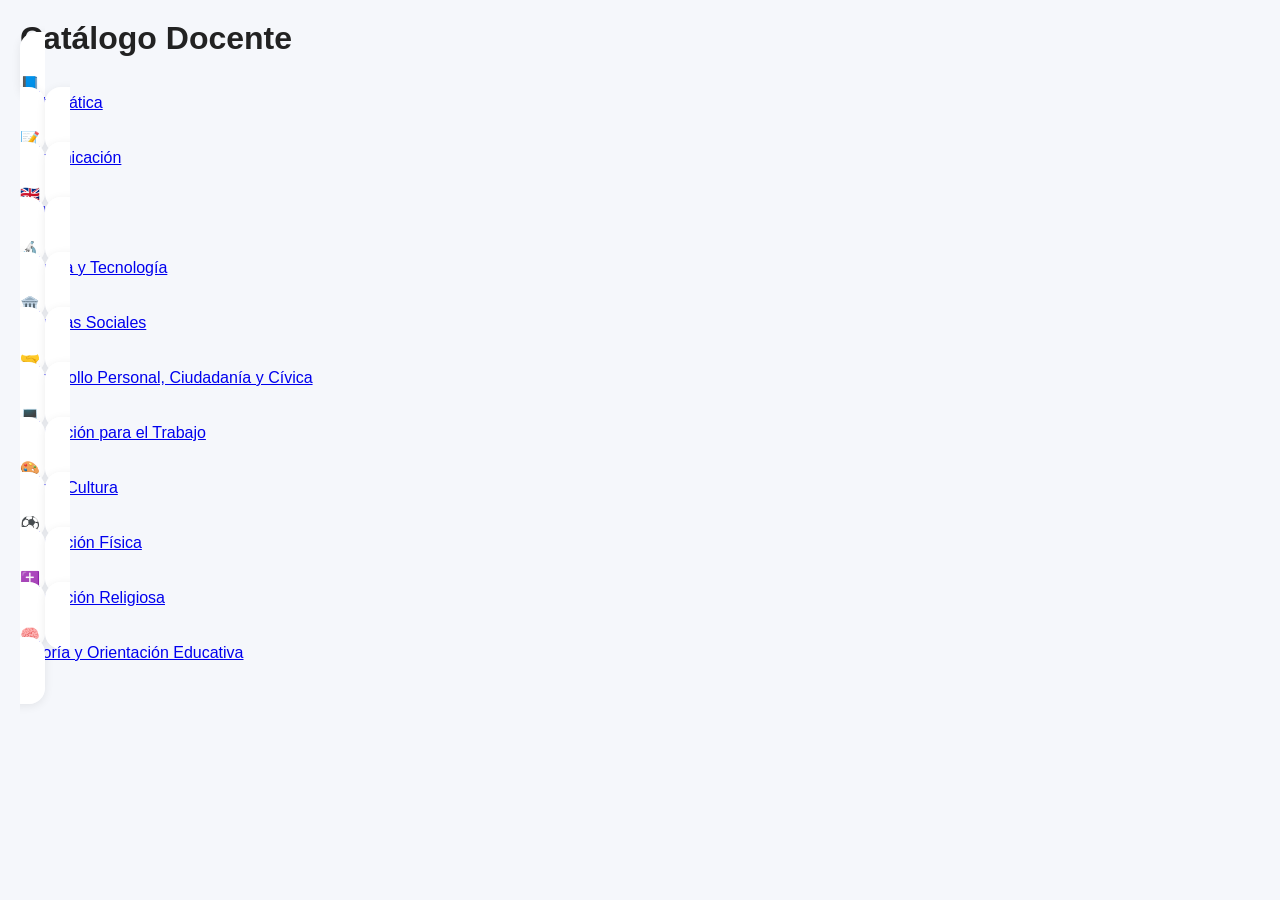
==== index.html @ 4074e91b "Add files via upload" ====
<!DOCTYPE html>
<html lang="es">
<head>
  <meta charset="UTF-8">
  <meta name="viewport" content="width=device-width, initial-scale=1.0">
  <title>Catálogo Docente</title>
  <link rel="stylesheet" href="../css/styles.css">
</head>
<body>

  <h1>Catálogo Docente</h1>

  <div class="materias" id="materias"></div>

  <script src="../js/app.js"></script>

</body>
</html>
---- css/styles.css ----
/* =========================
   1. VARIABLES
========================= */
:root{

  /* COLORS */

  --primary:#2b5cff;

  --primary-dark:#1d46cc;

  --success:#4caf50;

  --danger:#f44336;

  --background:#f5f7fb;

  --card:#ffffff;

  --text:#222222;

  --text-light:#666666;

  /* SPACING */

  --spacing-sm:10px;

  --spacing-md:20px;

  --spacing-lg:30px;

  /* RADIUS */

  --radius:16px;

  /* SHADOW */

  --shadow:
  0 2px 10px rgba(0,0,0,.08);

}
/* =========================
   2. RESET
========================= */
*{
  margin:0;
  padding:0;
  box-sizing:border-box;
}


/* =========================
   3. BASE
========================= */
body{

  font-family:Arial, sans-serif;

  background:var(--background);

  color:var(--text);

  padding:20px;

}

/* =========================
   4. LAYOUT
========================= */
.container{

  max-width:1200px;

  margin:auto;

}

/* =========================
   5. COMPONENTS
========================= */
.card{

  background:var(--card);

  border-radius:var(--radius);

  padding:25px;

  box-shadow:var(--shadow);

}

/*Botones reutilizables*/
.btn{

  border:none;

  border-radius:14px;

  padding:16px;

  cursor:pointer;

  font-size:16px;

  transition:.2s;

}

.btn-primary{

  background:var(--primary);

  color:white;

}

.btn-primary:hover{

  background:var(--primary-dark);

}

/* =========================
   6. QUIZ
========================= */
.quiz-container{

  max-width:700px;

  margin:auto;

}

.opcion{

  width:100%;

  border:none;

  background:white;

  padding:20px;

  border-radius:16px;

  cursor:pointer;

  text-align:left;

  line-height:1.5;

  margin-bottom:15px;

  box-shadow:var(--shadow);

}

.correcta{

  background:var(--success);

  color:white;

}

.incorrecta{

  background:var(--danger);

  color:white;

}

/* =========================
   7. UTILITIES
========================= */

.text-center{
  text-align:center;
}

.mt-20{
  margin-top:20px;
}

/* =========================
   8. RESPONSIVE
========================= */

@media(max-width:768px){

  body{
    padding:15px;
  }

  h1{
    font-size:28px;
  }

  .card{
    padding:20px;
  }

}
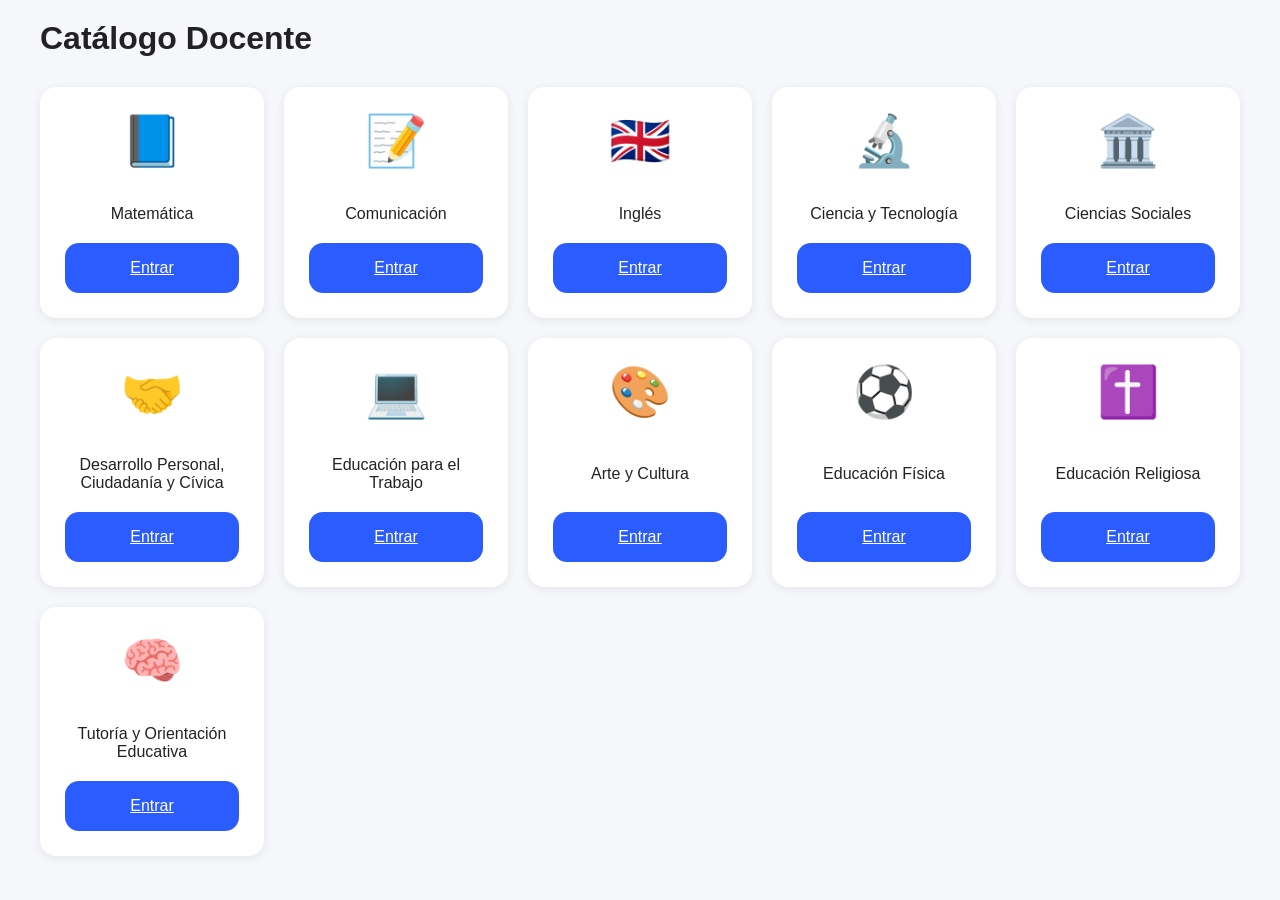
==== commit 1b0a1fb4: "Add files via upload" ====
--- a/index.html
+++ b/index.html
@@ -1,18 +1,43 @@
 <!DOCTYPE html>
 <html lang="es">
+
 <head>
+
   <meta charset="UTF-8">
-  <meta name="viewport" content="width=device-width, initial-scale=1.0">
-  <title>Catálogo Docente</title>
-  <link rel="stylesheet" href="../css/styles.css">
+
+  <meta
+    name="viewport"
+    content="width=device-width, initial-scale=1.0"
+  >
+
+  <title>
+    Catálogo Docente
+  </title>
+
+  <link
+    rel="stylesheet"
+    href="../css/styles.css"
+  >
+
 </head>
+
 <body>
 
-  <h1>Catálogo Docente</h1>
+  <div class="container">
 
-  <div class="materias" id="materias"></div>
+    <h1>
+      Catálogo Docente
+    </h1>
+
+    <div
+      class="materias"
+      id="materias"
+    ></div>
+
+  </div>
 
   <script src="../js/app.js"></script>
 
 </body>
+
 </html>
--- a/css/styles.css
+++ b/css/styles.css
@@ -84,7 +84,7 @@
 
   border-radius:var(--radius);
 
-  padding:25px;
+  padding: 25px;
 
   box-shadow:var(--shadow);
 
@@ -120,6 +120,41 @@
   background:var(--primary-dark);
 
 }
+
+.icono{
+
+  font-size:50px;
+
+  margin-bottom:15px;
+}
+
+.materias{
+
+  display:grid;
+
+  grid-template-columns:
+  repeat(auto-fit,minmax(220px,1fr));
+
+  gap:20px;
+
+  margin-top:30px;
+
+}
+
+.materia-card{
+
+  text-align:center;
+
+  display:flex;
+
+  flex-direction:column;
+
+  justify-content:space-between;
+
+  gap:20px;
+
+}
+
 
 /* =========================
    6. QUIZ
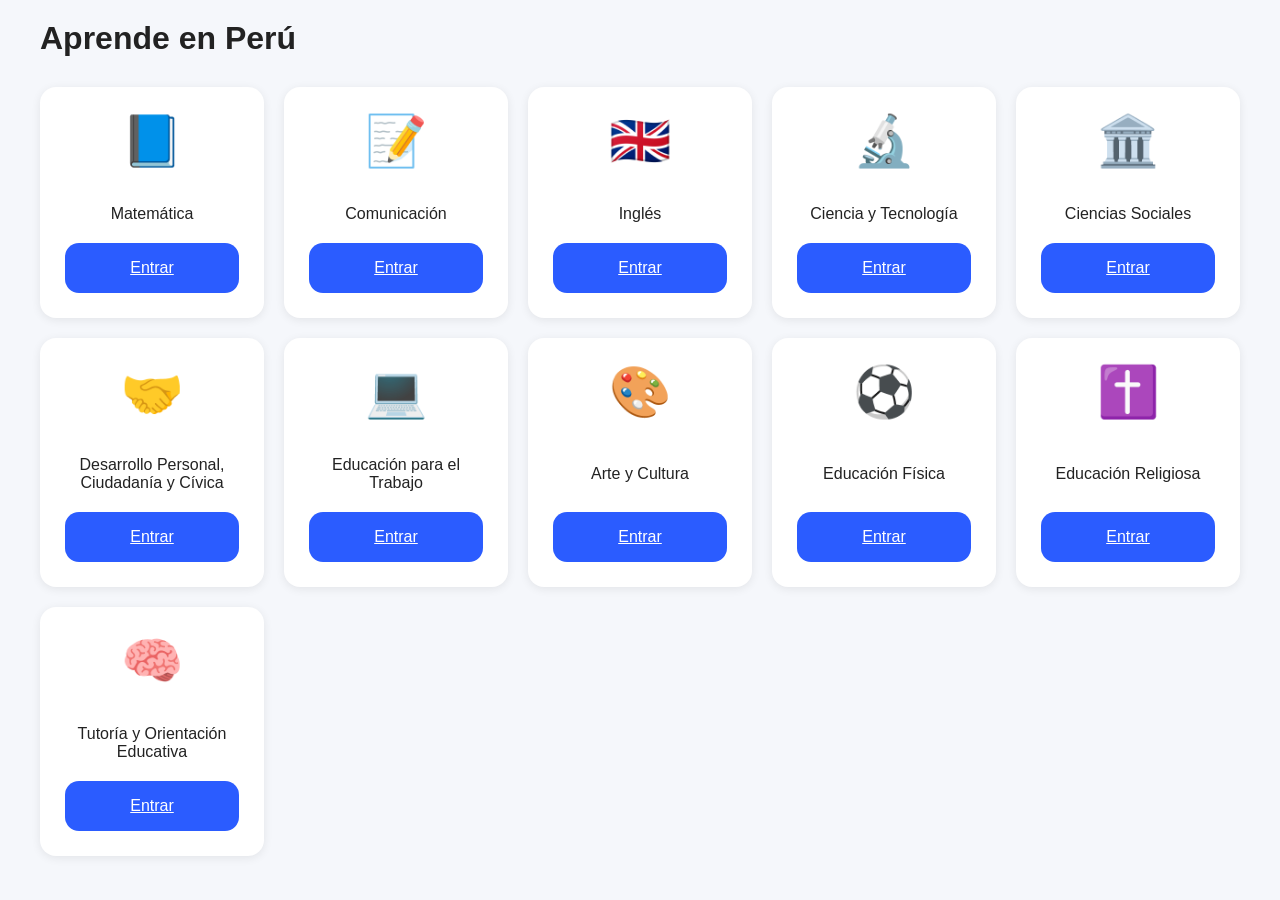
==== commit 6ef24b7e: "Update index.html" ====
--- a/index.html
+++ b/index.html
@@ -11,12 +11,12 @@
   >
 
   <title>
-    Catálogo Docente
+    Aprende en Perú
   </title>
 
   <link
     rel="stylesheet"
-    href="../css/styles.css"
+    href="./css/styles.css"
   >
 
 </head>
@@ -26,7 +26,7 @@
   <div class="container">
 
     <h1>
-      Catálogo Docente
+      Aprende en Perú
     </h1>
 
     <div
@@ -36,8 +36,8 @@
 
   </div>
 
-  <script src="../js/app.js"></script>
+  <script src="./js/app.js"></script>
 
 </body>
 
-</html>+</html>
--- a/css/styles.css
+++ b/css/styles.css
@@ -239,4 +239,56 @@
 
 }
 
-
+#puzzle-board{
+
+  width:450px;
+
+  height:450px;
+
+  margin:30px auto;
+
+  display:grid;
+
+  grid-template-columns:
+  repeat(3,1fr);
+
+  gap:2px;
+
+}
+
+.pieza{
+
+  border:1px solid #ddd;
+
+  cursor:pointer;
+
+  background-size:450px 450px;
+
+}
+
+.cronometro{
+
+  text-align:center;
+
+  font-size:24px;
+
+  font-weight:bold;
+
+  margin:20px 0;
+
+}
+
+.imagen-final{
+
+    width:100%;
+
+    max-width:450px;
+
+    display:block;
+
+    margin:20px auto;
+
+    border-radius:12px;
+
+}
+
